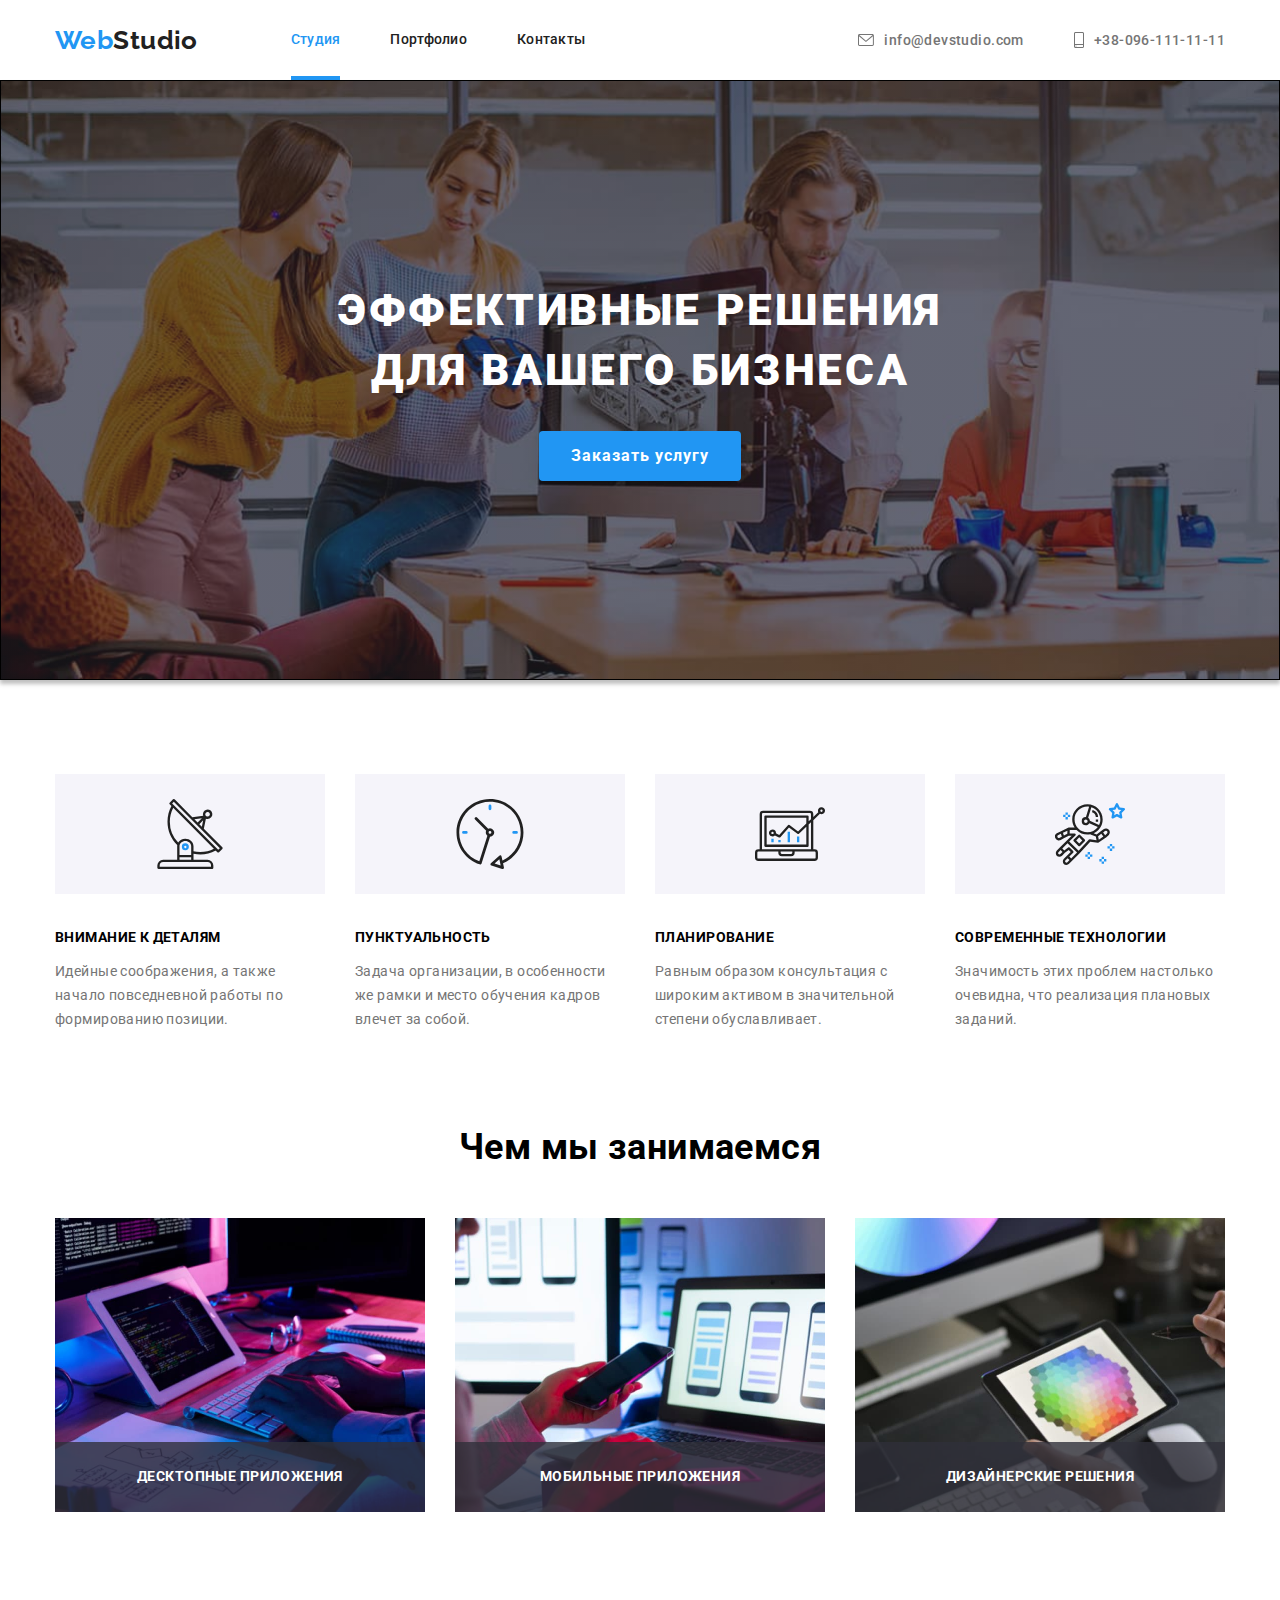
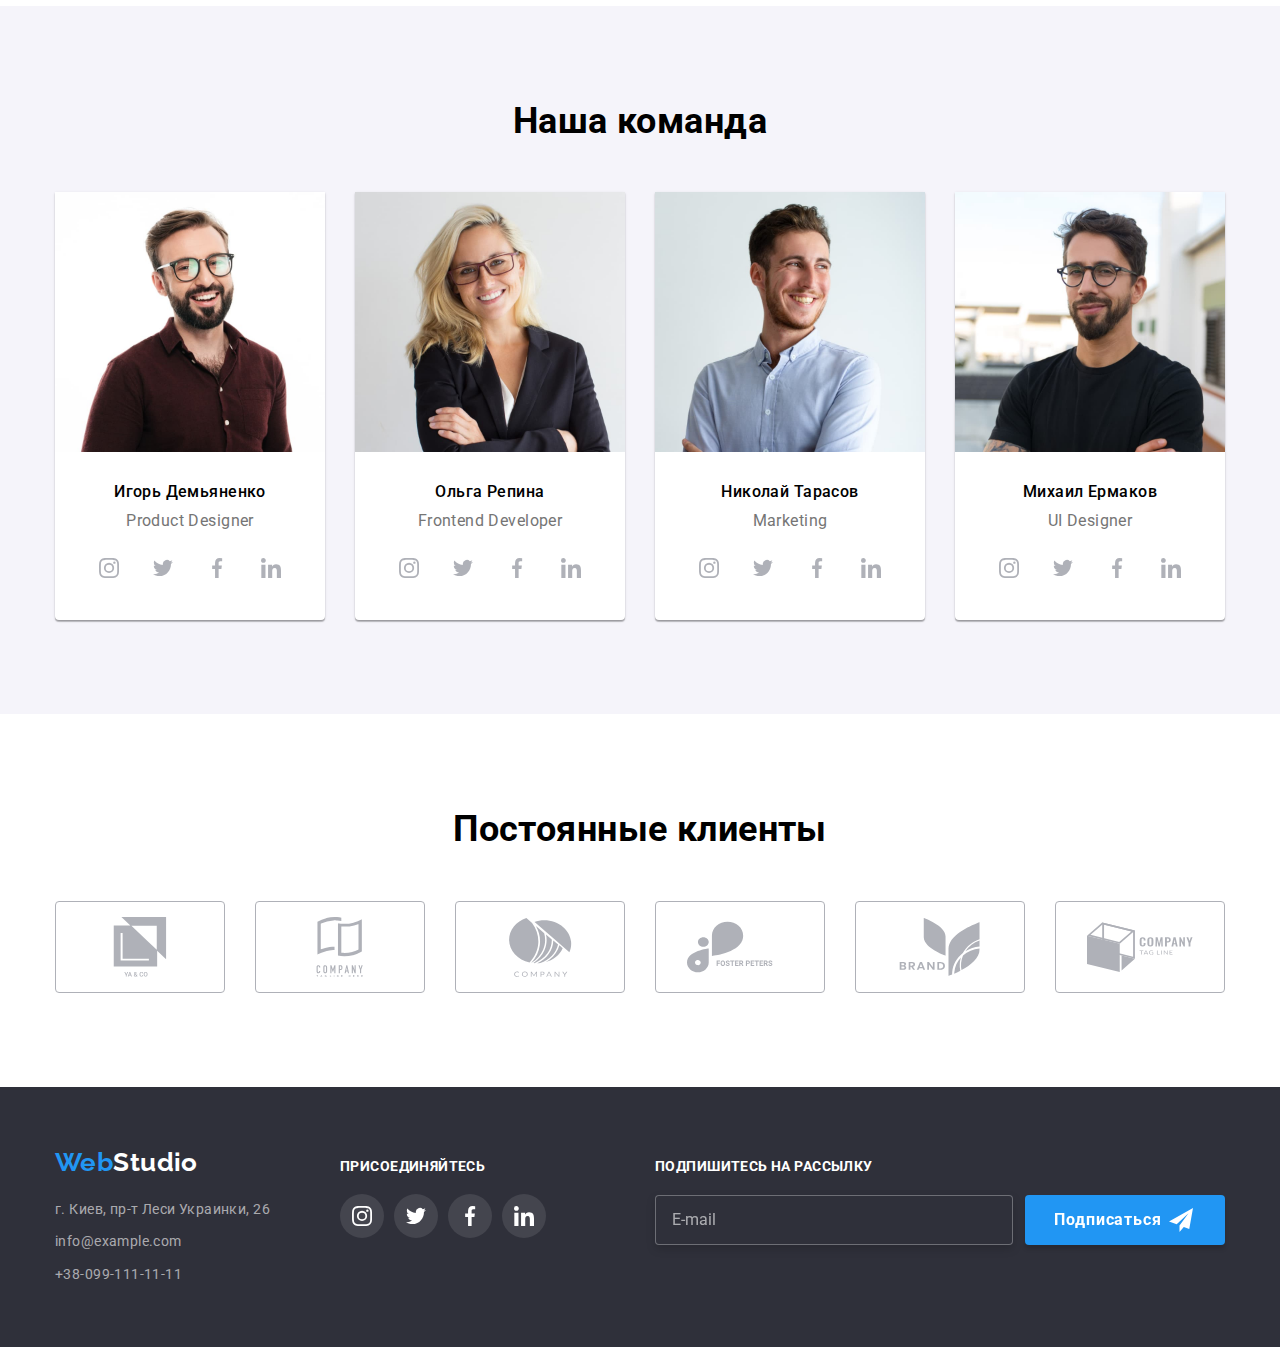
==== index.html @ 4e2493f3 "HW-07" ====
<!DOCTYPE html>
<html lang="ru">

<head>
    <meta charset="UTF-8">
    <meta http-equiv="X-UA-Compatible" content="IE=edge">
    <meta name="viewport" content="width=device-width, initial-scale=1.0">
    <title>WebStudio</title>
    <link rel="preconnect" href="https://fonts.googleapis.com">
    <link rel="preconnect" href="https://fonts.gstatic.com" crossorigin>
    <link
        href="https://fonts.googleapis.com/css2?family=Raleway:wght@700&family=Roboto:wght@400;500;700;900&display=swap"
        rel="stylesheet">
    <link rel="stylesheet"
        href="https://cdnjs.cloudflare.com/ajax/libs/modern-normalize/1.1.0/modern-normalize.min.css">
    <link rel="stylesheet" href="./css/main.min.css">
</head>

<body>
    <header class="header__studio">
        <div class="header__container">
            <a href="./index.html" lang="en" class="logo header__logo"><span class="header__logo--web">Web</span>Studio</a>
            <nav class="navigate">
                <ul class="navigate__list">
                    <li class="navigate__item">
                        <a href="./index.html" class="navigate__link navigate__link--active">Студия</a>
                    </li>
                    <li class="navigate__item">
                        <a href="./portfolio.html" class="navigate__link">Портфолио</a>
                    </li>
                    <li class="navigate__item">
                        <a href="#" class="navigate__link">Контакты</a>
                    </li>
                </ul>
            </nav>

            <div class="contacts">
                <a href="mailto:info@devstudio.com" class="contacts__item contacts__item--mail">
                    <svg class="contacts__item--icon" width="16" height="12">
                        <use href="./images/symbol-defs.svg#e-mail"></use>
                    </svg>
                    info@devstudio.com
                </a>
                <a href="tel:+380961111111" class="contacts__item contacts__item--tel">
                    <svg class="contacts__item--icon" width="10" height="16">
                        <use href="./images/symbol-defs.svg#telephone"></use>
                    </svg>
                    +38-096-111-11-11
                </a>
            </div>
        </div>
    </header>

    <main>
        <section class="order">
            <div class="container">
                <h1 class="order__head">Эффективные решения для вашего бизнеса</h1>
                <button type="button" class="order__btn" data-modal-open>Заказать услугу</button>
            </div>
        </section>

        <section class="strengths">
            <div class="container">
                <h2 class="visually-hidden">Наши сильные стороны</h2>
                <ul class="strengths__list">
                    <li class="strengths__item">
                    <div class="strengths__icon--container">
                        <svg class="strengths__icon">
                            <use href="./images/symbol-defs.svg#antenna"></use>
                        </svg>
                    </div>
                        <h3 class="strengths__header">Внимание к деталям</h3>
                        <p class="strengths__title">Идейные соображения, а также начало повседневной работы по формированию позиции.</p>
                    </li>
                    <li class="strengths__item">
                        <div class="strengths__icon--container">
                            <svg class="strengths__icon">
                                <use href="./images/symbol-defs.svg#clock"></use>
                            </svg>
                        </div>
                        <h3 class="strengths__header">Пунктуальность</h3>
                        <p class="strengths__title">Задача организации, в особенности же рамки и место обучения кадров влечет за собой.</p>
                    </li>
                    <li class="strengths__item">
                        <div class="strengths__icon--container">
                            <svg class="strengths__icon">
                                <use href="./images/symbol-defs.svg#diagram"></use>
                            </svg>
                        </div>
                        <h3 class="strengths__header">Планирование</h3>
                        <p class="strengths__title">Равным образом консультация с широким активом в значительной степени обуславливает.</p>
                    </li>
                    <li class="strengths__item">
                        <div class="strengths__icon--container">
                            <svg class="strengths__icon">
                                <use href="./images/symbol-defs.svg#astronaut"></use>
                            </svg>
                        </div>
                        <h3 class="strengths__header">Современные технологии</h3>
                        <p class="strengths__title">Значимость этих проблем настолько очевидна, что реализация плановых заданий.</p>
                    </li>
                </ul>
            </div>
        </section>

        <section class="occupation">
            <div class="container">
                <h2 class="occupation__header">Чем мы занимаемся</h2>
                <ul class="occupation__list">
                    <li class="occupation__item">
                        <img src="./images/what_we_do_1.jpg" alt="coding" class="doing-img" width="370"
                            height="294">   
                        <p class="occupation__descr">Десктопные приложения</p>
                    </li>
                    <li class="occupation__item">
                        <img src="./images/what_we_do_2.jpg" alt="cheking" class="doing-img" width="370"
                            height="294">
                        <p class="occupation__descr">Мобильные приложения</p>
                    </li>
                    <li class="occupation__item">
                        <img src="./images/what_we_do_3.jpg" alt="desining" class="doing-img" width="370"
                            height="294">    
                        <p class="occupation__descr">Дизайнерские решения</p>
                    </li>
                </ul>
            </div>
        </section>

        <section class="team">
            <div class="container">
                <h2 class="team__header">Наша команда</h2>
                <ul class="team__list">
                    <li class="team__item">
                        <img src="./images/i_demyanenko.jpg" alt="Ighor Demyanenko" class="team__img" width="270"
                            height="260">
                        <div class="team__meta">
                            <h3 class="team__meta--name">Игорь Демьяненко</h3>
                            <p class="team__meta--profession">Product Designer</p>
                            <ul class="networks__list">
                                <li class="networks__item">
                                    <a href="#" class="networks__link">
                                        <svg class="networks__icon networks__icon--instagram">
                                            <use href="./images/symbol-defs.svg#instagram"></use>
                                        </svg>
                                    </a>
                                </li>
                                <li class="networks__item">
                                    <a href="#" class="networks__link">
                                        <svg class="networks__icon networks__icon--twitter">
                                            <use href="./images/symbol-defs.svg#twitter"></use>
                                        </svg>
                                    </a>
                                </li>
                                <li class="networks__item">
                                    <a href="#" class="networks__link">
                                        <svg class="networks__icon networks__icon--facebook">
                                            <use href="./images/symbol-defs.svg#facebook"></use>
                                        </svg>
                                    </a>
                                </li>
                                <li class="networks__item">
                                    <a href="#" class="networks__link">
                                        <svg class="networks__icon networks__icon--linkedin">
                                            <use href="./images/symbol-defs.svg#linkedin"></use>
                                        </svg>
                                    </a>
                                </li>
                            </ul>
                        </div>
                    </li>
                    <li class="team__item">
                        <img src="./images/o_repina.jpg" alt="Olga Repina" class="team__img" width="270" height="260">
                        <div class="team__meta">
                            <h3 class="team__meta--name">Ольга Репина</h3>
                            <p class="team__meta--profession">Frontend Developer</p>
                            <ul class="networks__list">
                                <li class="networks__item">
                                    <a href="#" class="networks__link">
                                        <svg class="networks__icon networks__icon--instagram">
                                            <use href="./images/symbol-defs.svg#instagram"></use>
                                        </svg>
                                    </a>
                                </li>
                                <li class="networks__item">
                                    <a href="#" class="networks__link">
                                        <svg class="networks__icon networks__icon--twitter">
                                            <use href="./images/symbol-defs.svg#twitter"></use>
                                        </svg>
                                    </a>
                                </li>
                                <li class="networks__item">
                                    <a href="#" class="networks__link">
                                        <svg class="networks__icon networks__icon--facebook">
                                            <use href="./images/symbol-defs.svg#facebook"></use>
                                        </svg>
                                    </a>
                                </li>
                                <li class="networks__item">
                                    <a href="#" class="networks__link">
                                        <svg class="networks__icon networks__icon--linkedin">
                                            <use href="./images/symbol-defs.svg#linkedin"></use>
                                        </svg>
                                    </a>
                                </li>
                            </ul>
                        </div>
                    </li>
                    <li class="team__item">
                        <img src="./images/n_tarasov.jpg" alt="Nikolay Tarasov" class="team__img" width="270"
                            height="260">
                        <div class="team__meta">
                            <h3 class="team__meta--name">Николай Тарасов</h3>
                            <p class="team__meta--profession">Marketing</p>
                            <ul class="networks__list">
                                <li class="networks__item">
                                    <a href="#" class="networks__link">
                                        <svg class="networks__icon networks__icon--instagram">
                                            <use href="./images/symbol-defs.svg#instagram"></use>
                                        </svg>
                                    </a>
                                </li>
                                <li class="networks__item">
                                    <a href="#" class="networks__link">
                                        <svg class="networks__icon networks__icon--twitter">
                                            <use href="./images/symbol-defs.svg#twitter"></use>
                                        </svg>
                                    </a>
                                </li>
                                <li class="networks__item">
                                    <a href="#" class="networks__link">
                                        <svg class="networks__icon networks__icon--facebook">
                                            <use href="./images/symbol-defs.svg#facebook"></use>
                                        </svg>
                                    </a>
                                </li>
                                <li class="networks__item">
                                    <a href="#" class="networks__link">
                                        <svg class="networks__icon networks__icon--linkedin">
                                            <use href="./images/symbol-defs.svg#linkedin"></use>
                                        </svg>
                                    </a>
                                </li>
                            </ul>
                        </div>
                    </li>
                    <li class="team__item">
                        <img src="./images/m_ermakov.jpg" alt="Mikhail Ermakov" class="team__img" width="270"
                            height="260">
                        <div class="team__meta">
                            <h3 class="team__meta--name">Михаил Ермаков</h3>
                            <p class="team__meta--profession">UI Designer</p>
                            <ul class="networks__list">
                                <li class="networks__item">
                                    <a href="#" class="networks__link">
                                        <svg class="networks__icon networks__icon--instagram">
                                            <use href="./images/symbol-defs.svg#instagram"></use>
                                        </svg>
                                    </a>
                                </li>
                                <li class="networks__item">
                                    <a href="#" class="networks__link">
                                        <svg class="networks__icon networks__icon--twitter">
                                            <use href="./images/symbol-defs.svg#twitter"></use>
                                        </svg>
                                    </a>
                                </li>
                                <li class="networks__item">
                                    <a href="#" class="networks__link">
                                        <svg class="networks__icon networks__icon--facebook">
                                            <use href="./images/symbol-defs.svg#facebook"></use>
                                        </svg>
                                    </a>
                                </li>
                                <li class="networks__item">
                                    <a href="#" class="networks__link">
                                        <svg class="networks__icon networks__icon--linkedin">
                                            <use href="./images/symbol-defs.svg#linkedin"></use>
                                        </svg>
                                    </a>
                                </li>
                            </ul>
                        </div>
                    </li>
                </ul>
            </div>
        </section>

        <section class="clients">
            <div class="container">
                <h2 class="clients__header">Постоянные клиенты</h2>
                <ul class="clients__list">
                    <li class="clients__item">
                        <a class="clients__link">
                            <svg class="clients__icon">
                                <use href="./images/symbol-defs.svg#ya-co"></use>
                            </svg>
                        </a>
                    </li>
                    <li class="clients__item">
                        <a class="clients__link">
                            <svg class="clients__icon">
                                <use href="./images/symbol-defs.svg#tagline-here"></use>
                            </svg>
                        </a>
                    </li>
                    <li class="clients__item">
                        <a class="clients__link">
                            <svg class="clients__icon">
                                <use href="./images/symbol-defs.svg#company"></use>
                            </svg>
                        </a>
                    </li>
                    <li class="clients__item">
                        <a class="clients__link">
                            <svg class="clients__icon">
                                <use href="./images/symbol-defs.svg#foster-peters"></use>
                            </svg>
                        </a>
                    </li>
                    <li class="clients__item">
                        <a class="clients__link">
                            <svg class="clients__icon">
                                <use href="./images/symbol-defs.svg#brand"></use>
                            </svg>
                        </a>
                    </li>
                    <li class="clients__item">
                        <a class="clients__link">
                            <svg class="clients__icon">
                                <use href="./images/symbol-defs.svg#tag-line"></use>
                            </svg>
                        </a>
                    </li>
                </ul>
            </div>
        </section>

        <div class="backdrop is-hidden" data-modal>
            <div class="modal">
                <button type="button" class="modal__btn--close" data-modal-close>
                    <svg class="modal__icon--close">
                        <use href="./images/symbol-defs.svg#close"></use>
                    </svg>
                </button>
                <p class="modal__header">Оставьте свои данные, мы вам перезвоним</p>
                
                <form action="form">
                    <div class="form__field">
                        <label for="name" class="form__lable form__label--name">Имя</label>
                        <input type="text" class="form__input" name="name" id="name" autocomplete="off" required> 
                        
                        <svg class="form__icon">
                            <use href="./images/symbol-defs.svg#name-form"></use>
                        </svg>
                    </div>

                    <div class="form__field">
                        <label for="tel" class="form__lable form__lable--tel">Телефон</label>
                        <input type="tel" class="form__input" name="tel" id="tel" autocomplete="off" required> 
                        
                        <svg class="form__icon">
                            <use href="./images/symbol-defs.svg#phone-form"></use>
                        </svg>
                    </div>

                    <div class="form__field">
                        <label for="mail" class="form__lable form__lable--mail">Почта</label>
                        <input type="email" class="form__input" name="mail" id="mail" autocomplete="off" required>
                        
                        <svg class="form__icon">
                            <use href="./images/symbol-defs.svg#email-form"></use>
                        </svg> 
                    </div>

                    <div class="form__field">
                        <label for="comment" class="form__lable form__lable--comment">Комментарий
                        <textarea type="text" class="form__input form__textarea" name="comment" id="comment" placeholder="Введите текст" autocomplete="off"></textarea>
                    </div>
                    <div class="form__field form__field--checkbox">
                        <lable class="form__lable form__lable--checkbox"></lable>
                            <input type="checkbox" name="check" class="form__checkbox" required>
                            <span class="form__icon--check"></span>
                            Соглашаюсь с рассылкой и принимаю 
                            <a href="#" class="form__link">Условия договора</a>
                        </lable>
                    </div>
                    <button type="submit" class="form__btn--submit">Отправить</button>
                </form>
            </div>
        </div>

        <script src="./js/modal.js"></script>
    </main>

    <footer class="footer">
        <div class="footer__container">
            <div class="footer__contacts">
                <a href="./index.html" lang="en" class="logo footer__contacts--logo"><span class="footer__logo--web">Web</span>Studio</a>
                <address class="adderess">
                    <ul class="address__list">
                        <li class="address__item">
                            <a href="https://goo.gl/maps/tUuJPF3MNpaoBUgaA" target="_blank"
                                rel="nofollow noopener noreferrer" class="address__link address__link--locate">г. Киев, пр-т Леси Украинки,
                                26</a>
                        </li>
                        <li class="address__item">
                            <a href="mailto:info@example.com" class="address__link address__link--mail">info@example.com</a>
                        </li>
                        <li class="address__item">
                            <a href="tel:+380991111111" class="address__link address__link--tel">+38-099-111-11-11</a>
                        </li>
                    </ul>
                </address>
            </div>

            <div class="socials">
                <p class="socials__header">Присоединяйтесь</p>
                <ul class="socials__list ">
                    <li class="socials__item">
                        <a href="#" class="socials__link">
                            <svg class="socials__icon socials__icon--instagram">
                                <use href="./images/symbol-defs.svg#instagram"></use>
                            </svg>
                        </a>
                    </li>
                    <li class="socials__item">
                        <a href="#" class="socials__link">
                            <svg class="socials__icon socials__icon--twitter">
                                <use href="./images/symbol-defs.svg#twitter"></use>
                            </svg>
                        </a>
                    </li>
                    <li class="socials__item">
                        <a href="#" class="socials__link">
                            <svg class="socials__icon socials__icon--facebook">
                                <use href="./images/symbol-defs.svg#facebook"></use>
                            </svg>
                        </a>
                    </li>
                    <li class="socials__item">
                        <a href="#" class="socials__link">
                            <svg class="socials__icon socials__icon--linkedin">
                                <use href="./images/symbol-defs.svg#linkedin"></use>
                            </svg>
                        </a>
                    </li>
                </ul>
            </div>

            <div class="subscribe">
                <p class="subscribe__header">Подпишитесь на рассылку</p>
                <form action="form" class="subscribe__form">
                    <input type="mail" class="subscribe__input" placeholder="E-mail" required>
                    <button type="submit" class="subscribe__btn">Подписаться
                        <svg class="subscribe__icon">
                            <use href="./images/symbol-defs.svg#telegram"></use>
                        </svg>
                    </button>
                </form>
                
            </div>
        </div>
    </footer>

</body>

</html>
---- css/main.min.css ----
html{box-sizing:border-box}*,*::before,*::after{box-sizing:inherit}body{background-color:#fff;color:var(--main-text-color);font-family:"Roboto",sans-serif;font-size:14px;letter-spacing:.03em}h1,h2,h3,h4,h5,h6,p{margin:0}h2{font-weight:700;font-size:36px;line-height:1.17}section{padding-top:94px;padding-bottom:94px}img{display:block;max-width:100%;height:auto}address{font-style:normal}.example__list,.page-navigate__list,.socials__list,.address__list,.clients__list,.networks__list,.team__list,.occupation__list,.strengths__list,.navigate__list{padding:0;margin:0;list-style:none}.example__link,.socials__link,.address__link,.clients__link,.networks__link,.logo,.contacts__item--tel,.contacts__item--mail,.navigate__link--active,.navigate__link{text-decoration:none;cursor:pointer}.footer__container,.container,.header__container{width:1200px;padding-left:15px;padding-right:15px;margin-right:auto;margin-left:auto}.visually-hidden{position:absolute;width:1px;height:1px;margin:-1px;border:0px;padding:0px;white-space:nowrap;clip-path:insert(100%);clip:rect(0 0 0 0);overflow:hidden}.header__container{display:flex;align-items:center}.navigate__list{display:flex}.navigate__link{display:block;padding-top:32px;padding-bottom:32px;color:#212121;font-weight:500;line-height:1.14;letter-spacing:.02em;transition:color 250ms cubic-bezier(0.4, 0, 0.2, 1)}.navigate__link:hover,.navigate__link:focus{color:#2196f3}.navigate__item{position:relative}.navigate__item+.navigate__item{margin-left:50px}.navigate__link--active{position:relative;color:#2196f3}.navigate__link--active::after{content:"";position:absolute;bottom:0;left:0;display:block;width:100%;height:4px;background-color:#2196f3}.contacts{display:flex;margin-left:auto}.contacts__item{padding-top:32px;padding-bottom:32px}.contacts__item+.contacts__item{margin-left:50px}.contacts__item--tel,.contacts__item--mail{display:flex;align-items:center;color:#757575;font-weight:500;transition:color 250ms cubic-bezier(0.4, 0, 0.2, 1)}.contacts__item--mail:hover,.contacts__item--mail:focus{color:#2196f3}.contacts__item--tel:hover,.contacts__item--tel:focus{color:#2196f3}.contacts__item--icon{fill:currentColor;margin-right:10px}.contacts__item--icon:hover,.contacts__item--icon:focus{fill:#2196f3}.logo{display:inline-block;color:#212121;font-family:"Raleway",sans-serif;font-weight:700;font-size:26px;line-height:1.19}.header__logo{margin-right:93px}.header__logo--web{color:#2196f3}.order{padding-top:200px;padding-bottom:200px;height:600px;max-width:1600px;margin-left:auto;margin-right:auto;background-image:linear-gradient(rgba(47, 48, 58, 0.4), rgba(47, 48, 58, 0.4)),url(../images/bg-img-order.jpg);background-repeat:no-repeat;background-size:cover;background-position:center;border:1px solid #000;box-shadow:0px 4px 4px rgba(0,0,0,.25);text-align:center}.order__head{width:696px;margin-right:auto;margin-left:auto;color:#fff;font-weight:900;font-size:44px;line-height:1.36;letter-spacing:.06em;text-transform:uppercase}.order__btn{align-items:center;text-align:center;margin-top:30px;padding-top:10px;padding-bottom:10px;padding-left:32px;padding-right:32px;color:#fff;background-color:#2196f3;font-family:inherit;font-weight:700;font-size:16px;line-height:1.88;letter-spacing:.06em;cursor:pointer;box-shadow:0px 4px 4px rgba(0,0,0,.15);border-radius:4px;border:none;transition:background-color 250ms cubic-bezier(0.4, 0, 0.2, 1)}.order__btn:hover,.order__btn:focus{background-color:#1b65a2}.strengths__list{display:flex}.strengths__item{width:calc((100% - 90px)/4);margin-right:30px}.strengths__item:nth-child(4n){margin-right:0}.strengths__header{margin-bottom:10px;font-weight:700;font-size:14px;line-height:1.88;text-transform:uppercase;margin-top:30px}.strengths__title{color:#757575;line-height:1.71}.strengths__icon--container{display:flex;justify-content:center;align-items:center;width:270px;height:120px;background-color:#f5f4fa}.strengths__icon{width:70px;height:70px;fill:currentColor}.occupation{padding-top:0}.occupation__header{margin-bottom:50px;text-align:center}.occupation__list{display:flex;flex-wrap:wrap}.occupation__item{position:relative;width:calc((100% - 60px)/3);margin-right:30px}.occupation__item:nth-child(3n){margin-right:0}.occupation__descr{position:absolute;bottom:0;display:flex;justify-content:center;align-items:center;background-color:rgba(47,48,58,.8);color:#fff;width:100%;height:70px;font-weight:700;line-height:1.14;text-transform:uppercase}.team{background-color:#f5f4fa}.team__header{margin-bottom:50px;text-align:center}.team__list{display:flex}.team__item{width:270px;margin-right:30px;background-color:#fff;box-shadow:0px 1px 3px rgba(0,0,0,.12),0px 1px 1px rgba(0,0,0,.14),0px 2px 1px rgba(0,0,0,.2);border-radius:0px 0px 4px 4px}.team__item:nth-child(4n){margin-right:0}.team__meta{padding-top:30px;padding-bottom:30px}.team__meta--name{font-weight:500;font-size:16px;line-height:1.19;text-align:center}.team__meta--profession{margin-top:10px;color:#757575;font-size:16px;line-height:1.19;text-align:center}.networks__list{display:flex;margin-top:16px;justify-content:center}.networks__item+.networks__item{margin-left:10px}.networks__link{display:flex;width:44px;height:44px;color:#afb1b8;background-color:#fff;border-radius:50%;align-items:center;justify-content:center;transition:color 250ms cubic-bezier(0.4, 0, 0.2, 1),background-color 250ms cubic-bezier(0.4, 0, 0.2, 1)}.networks__link:hover,.networks__link:focus{color:#fff;background-color:#2196f3}.networks__icon{width:20px;height:20px;fill:currentColor}.clients__header{margin-bottom:50px;text-align:center}.clients__list{display:flex}.clients__link{display:flex;justify-content:center;align-items:center;width:170px;height:92px;border:1px solid #afb1b8;border-radius:4px;color:#afb1b8;transition:color 250ms cubic-bezier(0.4, 0, 0.2, 1),border-color 250ms cubic-bezier(0.4, 0, 0.2, 1)}.clients__link:hover,.clients__link:focus{color:#2196f3;border-color:#2196f3}.clients__item+.clients__item{margin-left:30px}.clients__icon{width:106px;height:60px;fill:currentColor}.backdrop{position:fixed;top:0;left:0;width:100%;height:100%;background-color:rgba(0,0,0,.2);opacity:1;transition:opacity 250ms cubic-bezier(0.4, 0, 0.2, 1)}.backdrop.is-hidden{opacity:0;pointer-events:none}.modal{position:absolute;top:50%;left:50%;transform:translate(-50%, -50%);padding:40px;width:528px;height:581px;background-color:#fff;border-radius:4px;box-shadow:0px 1px 3px rgba(0,0,0,.12),0px 1px 1px rgba(0,0,0,.14),0px 2px 1px rgba(0,0,0,.2)}.modal__btn--close{position:absolute;top:8px;right:8px;width:30px;height:30px;padding:0;display:flex;justify-content:center;align-items:center;background:#fff;border:1px solid rgba(0,0,0,.1);border-radius:50%;cursor:pointer}.modal__icon--close{width:18px;height:18px;fill:#000;transition:fill 250ms cubic-bezier(0.4, 0, 0.2, 1)}.modal__icon--close:hover,.modal__icon--close:focus{fill:#2196f3}.modal__header{margin-left:auto;margin-right:auto;margin-bottom:12px;font-weight:700;font-size:20px;line-height:1.15;text-align:center;letter-spacing:.03em}.form__field{position:relative;display:flex;flex-direction:column;margin-top:10px}.form__field:last-child,.form__field:first-child{margin-top:0}.form__field:focus-within .form__input{outline:none;border:1px solid #2196f3;border-radius:4px}.form__field:focus-within .form__icon{fill:#2196f3}.form__lable{display:block;font-size:12px;line-height:1.17;letter-spacing:.01em;color:#757575}.form__input{margin:0;padding-top:12px;padding-bottom:12px;padding-left:42px;margin-top:4px;height:40px;border:1px solid rgba(33,33,33,.2);border-radius:4px;transition:border 250ms cubic-bezier(0.4, 0, 0.2, 1)}.form__icon{position:absolute;top:50%;left:12px;width:18px;height:18px;display:block;transition:fill 250ms cubic-bezier(0.4, 0, 0.2, 1)}.form__textarea{resize:none;width:448px;height:120px;margin-top:4px;padding:12px 16px;border:1px solid rgba(33,33,33,.2);border-radius:4px;transition:border 250ms cubic-bezier(0.4, 0, 0.2, 1)}.form__textarea::placeholder{font-size:12px;line-height:1.16;letter-spacing:.01em;color:rgba(117,117,117,.5)}.form__field--checkbox{display:inline-block;margin-left:13px;align-items:center;margin-top:4px;font-style:normal;font-weight:normal;font-size:12px;line-height:1.17;letter-spacing:.03em;color:#757575}.form__field--checkbox::before{content:"";display:inline-block;width:16px;height:15px;margin-right:9px;background-image:url(../images/icon_check.svg)}.form__checkbox:checked+.form__field--checkbox::before{background-image:url(../images/icon_check.svg)}.form__link{color:#2196f3;margin-left:5px}.form__btn--submit{display:flex;justify-content:center;align-items:center;text-align:center;margin-top:30px;margin-left:auto;margin-right:auto;padding-top:10px;padding-bottom:10px;padding-left:55px;padding-right:55px;color:#fff;background-color:#2196f3;font-family:inherit;font-weight:700;font-size:16px;line-height:1.88;letter-spacing:.06em;cursor:pointer;box-shadow:0px 4px 4px rgba(0,0,0,.15);border-radius:4px;border:none;transition:background-color 250ms cubic-bezier(0.4, 0, 0.2, 1)}.form__btn--submit:hover,.form__btn--submit:focus{background-color:#1b65a2}footer{background-color:#2f303a;padding-top:60px;padding-bottom:60px}.footer__container{display:flex;align-items:baseline}.footer__contacts{margin-right:70px}.footer__contacts--logo{color:#fff;margin-top:0;margin-bottom:20px}.footer__logo--web{color:#2196f3}.address__link--locate{color:#fff;line-height:1.71}.address__link--locate:hover,.address__link--locate:focus{color:#2196f3}.address__link{color:rgba(255,255,255,.6);line-height:1.71;transition:color 250ms cubic-bezier(0.4, 0, 0.2, 1)}.address__link:hover,.address__link:focus{color:#2196f3}.address__item+.address__item{margin-top:9px}.socials__header{font-weight:700;line-height:16px;text-transform:uppercase;color:#fff}.socials__list{display:flex;margin-top:20px}.socials__item+.socials__item{margin-left:10px}.socials__link{display:flex;width:44px;height:44px;color:#fff;background-color:rgba(255,255,255,.1);border-radius:50%;align-items:center;justify-content:center;transition:background-color 250ms cubic-bezier(0.4, 0, 0.2, 1)}.socials__link:hover,.socials__link:focus{background-color:#2196f3}.socials__icon{width:20px;height:20px;fill:currentColor}.subscribe{margin-left:auto}.subscribe__header{margin-bottom:20px;color:#fff;font-weight:700;line-height:1.14;text-transform:uppercase}.subscribe__form{display:flex}.subscribe__input{width:358px;height:50px;padding-top:15px;padding-bottom:15px;padding-left:16px;color:rgba(255,255,255,.3);background-color:#2f303a;border:1px solid rgba(255,255,255,.3);filter:drop-shadow(0px 4px 4px rgba(0, 0, 0, 0.15));border-radius:4px}.subscribe__input::placeholder{font-size:16px;line-height:1.25;color:rgba(255,255,255,.6)}.subscribe__btn{position:relative;display:inline-block;margin-left:12px;padding:10px 62px 10px 28px;width:200px;height:50px;color:#fff;background-color:#2196f3;font-family:inherit;font-weight:700;font-size:16px;line-height:1.88;letter-spacing:.06em;cursor:pointer;box-shadow:0px 4px 4px rgba(0,0,0,.15);border-radius:4px;border:none;transition:background-color 250ms cubic-bezier(0.4, 0, 0.2, 1)}.subscribe__btn:hover,.subscribe__btn:focus{background-color:#1b65a2}.subscribe__icon{position:absolute;top:13px;right:32px;margin-left:10px;width:24px;height:24px}.header__portfolio{display:flex;align-items:baseline;border-bottom:1px solid #ececec}.navigate__list{display:flex}.navigate__link{display:block;padding-top:32px;padding-bottom:32px;color:#212121;font-weight:500;line-height:1.14;letter-spacing:.02em;transition:color 250ms cubic-bezier(0.4, 0, 0.2, 1)}.navigate__link:hover,.navigate__link:focus{color:#2196f3}.navigate__item{position:relative}.navigate__item+.navigate__item{margin-left:50px}.navigate__link--active{position:relative;color:#2196f3}.navigate__link--active::after{content:"";position:absolute;bottom:0;left:0;display:block;width:100%;height:4px;background-color:#2196f3}.contacts{display:flex;margin-left:auto}.contacts__item{padding-top:32px;padding-bottom:32px}.contacts__item+.contacts__item{margin-left:50px}.contacts__item--mail,.contacts__item--tel{display:flex;align-items:center;color:#757575;font-weight:500;transition:color 250ms cubic-bezier(0.4, 0, 0.2, 1)}.contacts__item--mail:hover,.contacts__item--mail:focus{color:#2196f3}.contacts__item--tel:hover,.contacts__item--tel:focus{color:#2196f3}.contacts__item--icon{fill:currentColor;margin-right:10px}.contacts__item--icon:hover,.contacts__item--icon:focus{fill:#2196f3}.page-navigate__list{display:flex;justify-content:center;margin-bottom:50px}.page-navigate__item+.page-navigate__item{margin-left:8px}.page-navigate__btn{padding-left:22px;padding-right:22px;padding-top:6px;padding-bottom:6px;color:#212121;background:#f5f4fa;cursor:pointer;font-family:inherit;font-weight:500;font-size:16px;line-height:1.62;letter-spacing:.03em;text-align:center;border-radius:4px;border-style:none;transition:background-color 250ms cubic-bezier(0.4, 0, 0.2, 1),color 250ms cubic-bezier(0.4, 0, 0.2, 1),box-shadow 250ms var cubic-bezier(0.4, 0, 0.2, 1)}.page-navigate__btn:hover,.page-navigate__btn:focus{color:#fff;background-color:#2196f3;box-shadow:0px 3px 1px rgba(0,0,0,.1),0px 1px 2px rgba(0,0,0,.08),0px 2px 2px rgba(0,0,0,.12)}.example__list{display:flex;flex-wrap:wrap}.example__item{width:370px;margin-bottom:30px;margin-right:30px}.example__item:nth-child(3n){margin-right:0}.example__item:nth-last-child(-n+3){margin-bottom:0}.example__thumb{position:relative;overflow:hidden}.example__link{display:block;color:#212121;transition:box-shadow 250ms cubic-bezier(0.4, 0, 0.2, 1)}.example__link:hover,.example__link:focus{box-shadow:0px 1px 1px rgba(0,0,0,.12),0px 4px 4px rgba(0,0,0,.06),1px 4px 6px rgba(0,0,0,.16)}.example__link:hover .example__descr--hover,.example__link:focus .example__descr--hover{opacity:1;transform:translateY(0)}.example__descr--hover{position:absolute;bottom:0px;left:0;width:100%;height:100%;display:block;font-size:18px;line-height:1.56em;padding:63px 24px;color:#fff;background:rgba(33,150,243,.9);opacity:0;transform:translateY(100%);transition:opacity 250ms cubic-bezier(0.4, 0, 0.2, 1),transform 250ms cubic-bezier(0.4, 0, 0.2, 1)}.example__meta{padding:20px 24px;border:1px solid #eee;border-top:none}.example__header{font-weight:700;font-size:18px;line-height:2;letter-spacing:.06em}.example__title{margin-top:4px;color:#757575;font-size:16px;line-height:1.88}/*# sourceMappingURL=main.min.css.map */
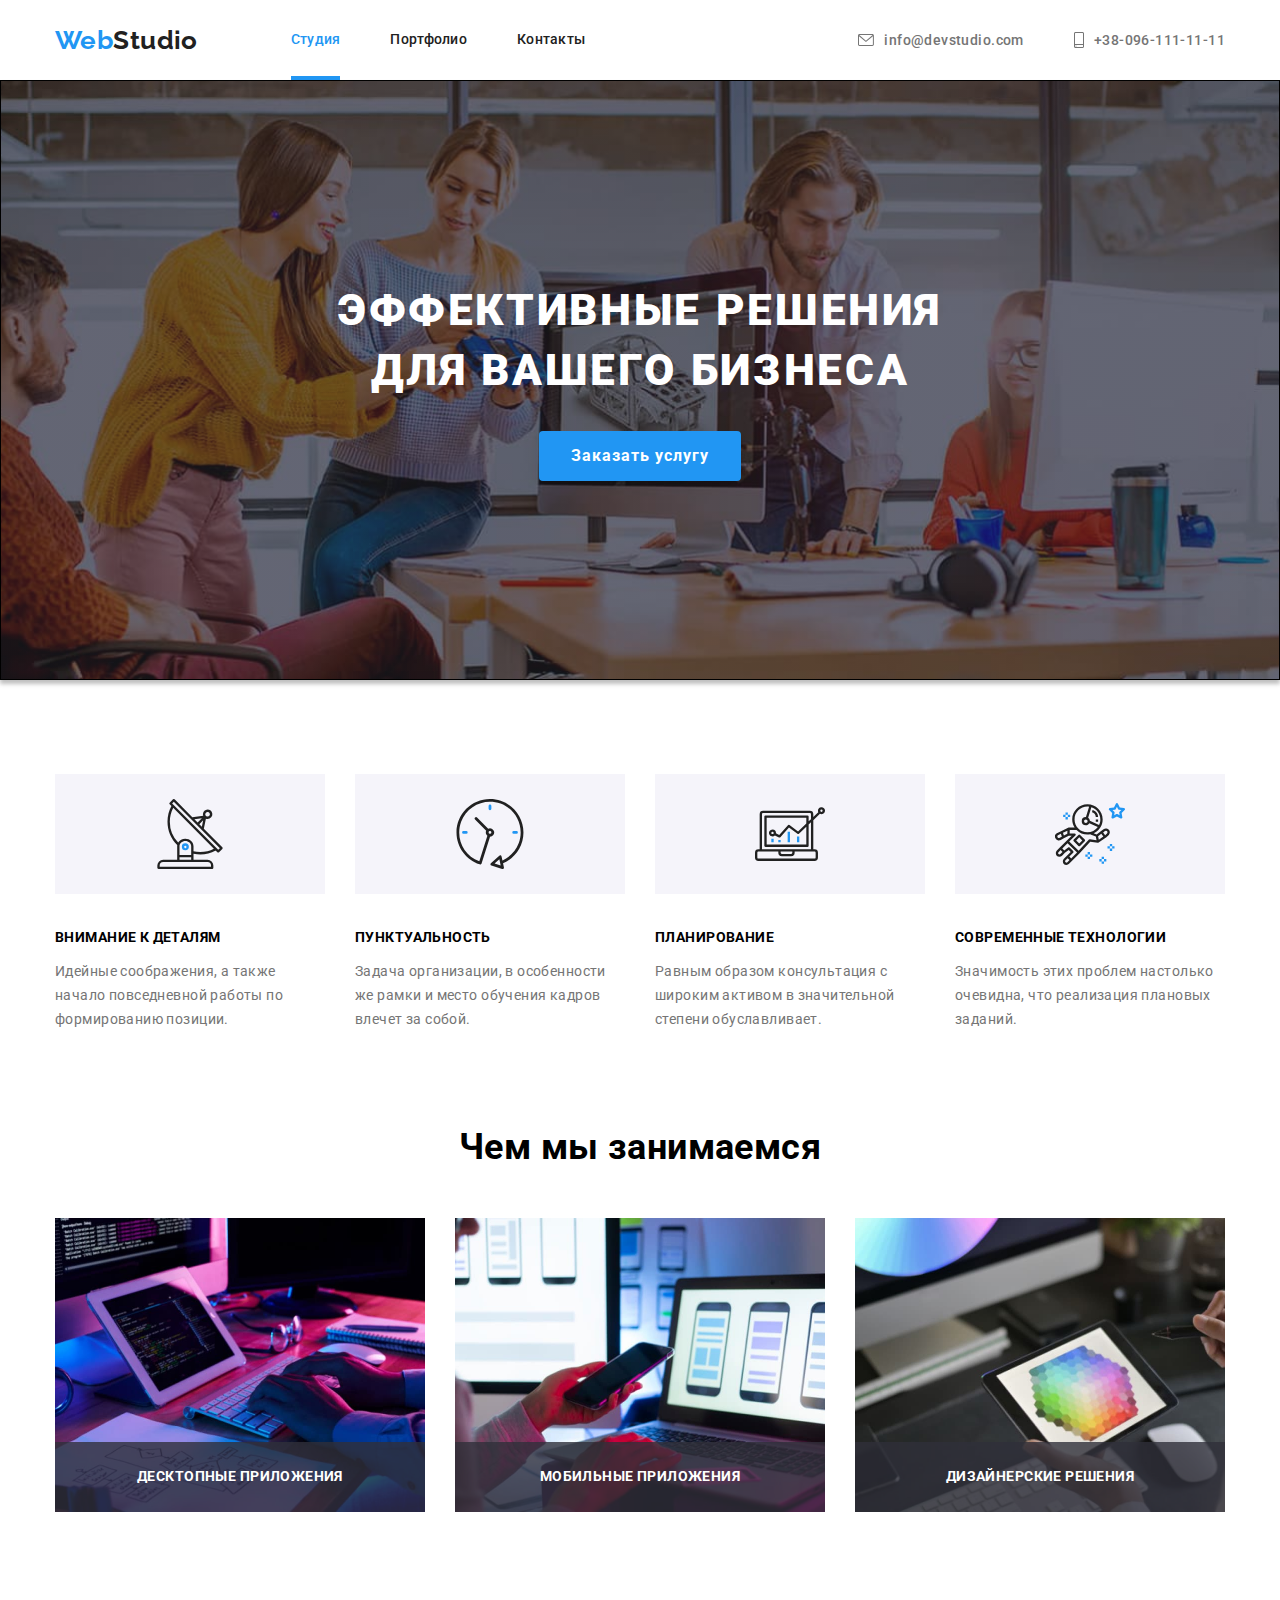
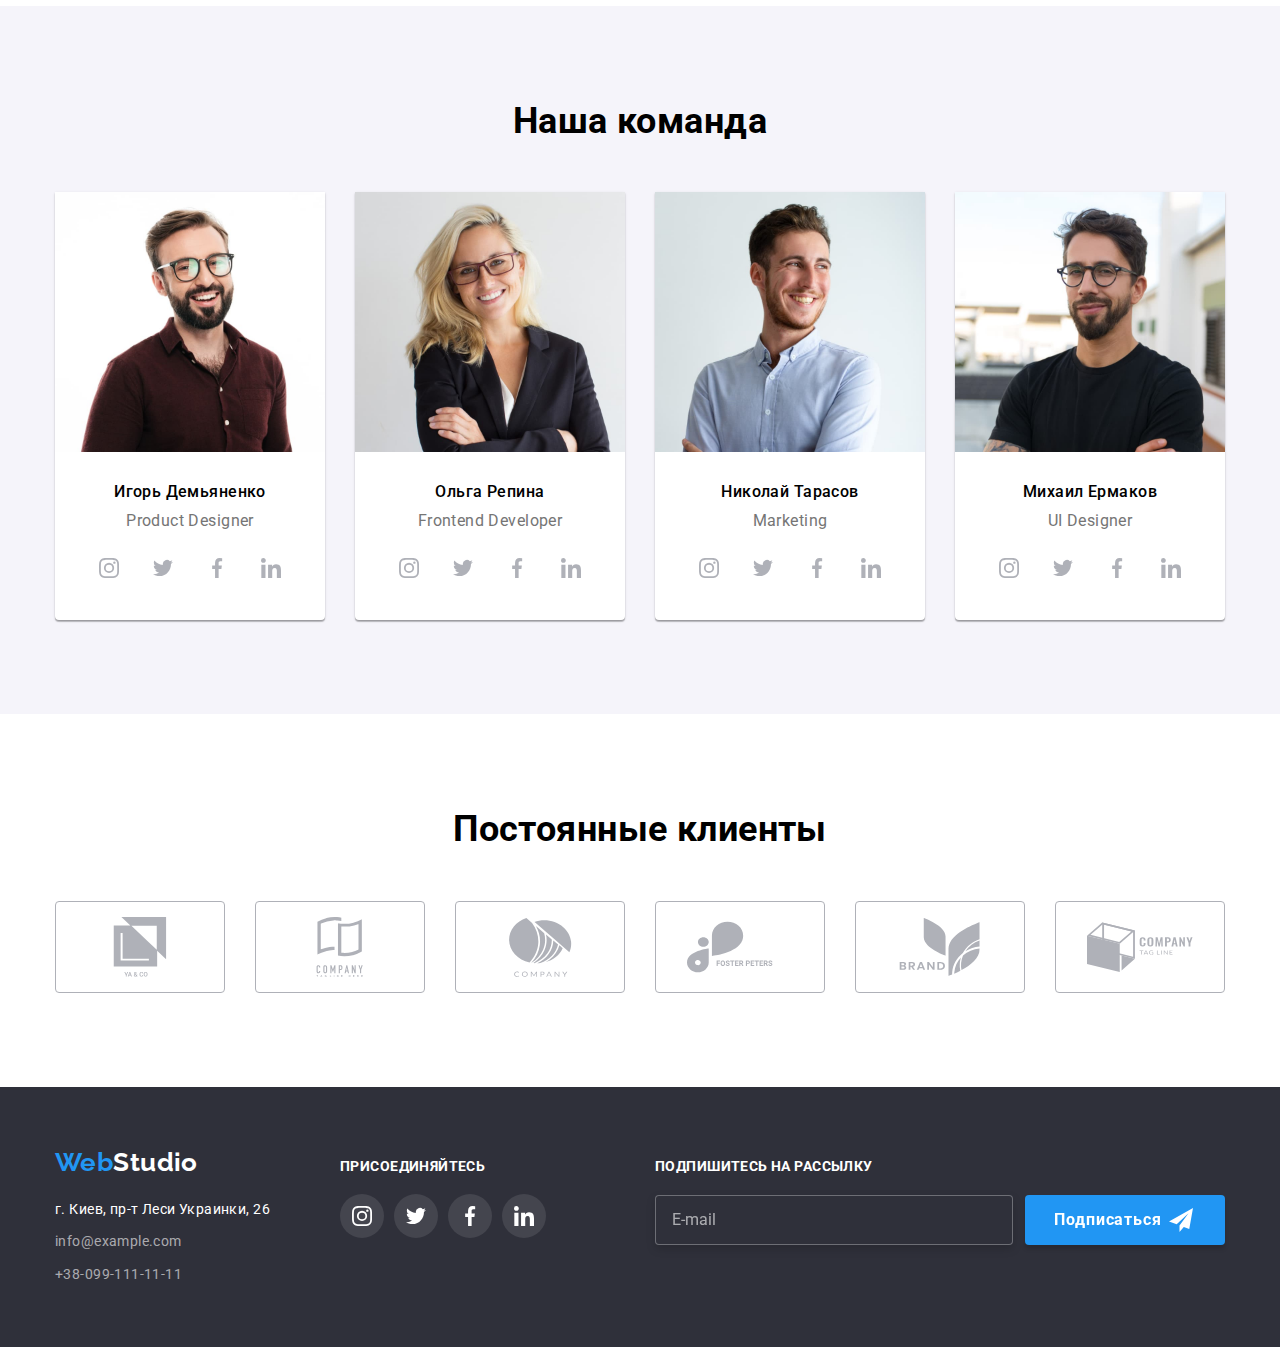
==== commit 8a662e84: "Удалил ненужные css" ====
--- a/index.html
+++ b/index.html
@@ -400,14 +400,14 @@
                     <ul class="address__list">
                         <li class="address__item">
                             <a href="https://goo.gl/maps/tUuJPF3MNpaoBUgaA" target="_blank"
-                                rel="nofollow noopener noreferrer" class="address__link address__link--locate">г. Киев, пр-т Леси Украинки,
+                                rel="nofollow noopener noreferrer" class="address__link--locate">г. Киев, пр-т Леси Украинки,
                                 26</a>
                         </li>
                         <li class="address__item">
-                            <a href="mailto:info@example.com" class="address__link address__link--mail">info@example.com</a>
+                            <a href="mailto:info@example.com" class="address__link--mail">info@example.com</a>
                         </li>
                         <li class="address__item">
-                            <a href="tel:+380991111111" class="address__link address__link--tel">+38-099-111-11-11</a>
+                            <a href="tel:+380991111111" class="address__link--tel">+38-099-111-11-11</a>
                         </li>
                     </ul>
                 </address>
--- a/css/main.min.css
+++ b/css/main.min.css
@@ -1 +1 @@
-html{box-sizing:border-box}*,*::before,*::after{box-sizing:inherit}body{background-color:#fff;color:var(--main-text-color);font-family:"Roboto",sans-serif;font-size:14px;letter-spacing:.03em}h1,h2,h3,h4,h5,h6,p{margin:0}h2{font-weight:700;font-size:36px;line-height:1.17}section{padding-top:94px;padding-bottom:94px}img{display:block;max-width:100%;height:auto}address{font-style:normal}.example__list,.page-navigate__list,.socials__list,.address__list,.clients__list,.networks__list,.team__list,.occupation__list,.strengths__list,.navigate__list{padding:0;margin:0;list-style:none}.example__link,.socials__link,.address__link,.clients__link,.networks__link,.logo,.contacts__item--tel,.contacts__item--mail,.navigate__link--active,.navigate__link{text-decoration:none;cursor:pointer}.footer__container,.container,.header__container{width:1200px;padding-left:15px;padding-right:15px;margin-right:auto;margin-left:auto}.visually-hidden{position:absolute;width:1px;height:1px;margin:-1px;border:0px;padding:0px;white-space:nowrap;clip-path:insert(100%);clip:rect(0 0 0 0);overflow:hidden}.header__container{display:flex;align-items:center}.navigate__list{display:flex}.navigate__link{display:block;padding-top:32px;padding-bottom:32px;color:#212121;font-weight:500;line-height:1.14;letter-spacing:.02em;transition:color 250ms cubic-bezier(0.4, 0, 0.2, 1)}.navigate__link:hover,.navigate__link:focus{color:#2196f3}.navigate__item{position:relative}.navigate__item+.navigate__item{margin-left:50px}.navigate__link--active{position:relative;color:#2196f3}.navigate__link--active::after{content:"";position:absolute;bottom:0;left:0;display:block;width:100%;height:4px;background-color:#2196f3}.contacts{display:flex;margin-left:auto}.contacts__item{padding-top:32px;padding-bottom:32px}.contacts__item+.contacts__item{margin-left:50px}.contacts__item--tel,.contacts__item--mail{display:flex;align-items:center;color:#757575;font-weight:500;transition:color 250ms cubic-bezier(0.4, 0, 0.2, 1)}.contacts__item--mail:hover,.contacts__item--mail:focus{color:#2196f3}.contacts__item--tel:hover,.contacts__item--tel:focus{color:#2196f3}.contacts__item--icon{fill:currentColor;margin-right:10px}.contacts__item--icon:hover,.contacts__item--icon:focus{fill:#2196f3}.logo{display:inline-block;color:#212121;font-family:"Raleway",sans-serif;font-weight:700;font-size:26px;line-height:1.19}.header__logo{margin-right:93px}.header__logo--web{color:#2196f3}.order{padding-top:200px;padding-bottom:200px;height:600px;max-width:1600px;margin-left:auto;margin-right:auto;background-image:linear-gradient(rgba(47, 48, 58, 0.4), rgba(47, 48, 58, 0.4)),url(../images/bg-img-order.jpg);background-repeat:no-repeat;background-size:cover;background-position:center;border:1px solid #000;box-shadow:0px 4px 4px rgba(0,0,0,.25);text-align:center}.order__head{width:696px;margin-right:auto;margin-left:auto;color:#fff;font-weight:900;font-size:44px;line-height:1.36;letter-spacing:.06em;text-transform:uppercase}.order__btn{align-items:center;text-align:center;margin-top:30px;padding-top:10px;padding-bottom:10px;padding-left:32px;padding-right:32px;color:#fff;background-color:#2196f3;font-family:inherit;font-weight:700;font-size:16px;line-height:1.88;letter-spacing:.06em;cursor:pointer;box-shadow:0px 4px 4px rgba(0,0,0,.15);border-radius:4px;border:none;transition:background-color 250ms cubic-bezier(0.4, 0, 0.2, 1)}.order__btn:hover,.order__btn:focus{background-color:#1b65a2}.strengths__list{display:flex}.strengths__item{width:calc((100% - 90px)/4);margin-right:30px}.strengths__item:nth-child(4n){margin-right:0}.strengths__header{margin-bottom:10px;font-weight:700;font-size:14px;line-height:1.88;text-transform:uppercase;margin-top:30px}.strengths__title{color:#757575;line-height:1.71}.strengths__icon--container{display:flex;justify-content:center;align-items:center;width:270px;height:120px;background-color:#f5f4fa}.strengths__icon{width:70px;height:70px;fill:currentColor}.occupation{padding-top:0}.occupation__header{margin-bottom:50px;text-align:center}.occupation__list{display:flex;flex-wrap:wrap}.occupation__item{position:relative;width:calc((100% - 60px)/3);margin-right:30px}.occupation__item:nth-child(3n){margin-right:0}.occupation__descr{position:absolute;bottom:0;display:flex;justify-content:center;align-items:center;background-color:rgba(47,48,58,.8);color:#fff;width:100%;height:70px;font-weight:700;line-height:1.14;text-transform:uppercase}.team{background-color:#f5f4fa}.team__header{margin-bottom:50px;text-align:center}.team__list{display:flex}.team__item{width:270px;margin-right:30px;background-color:#fff;box-shadow:0px 1px 3px rgba(0,0,0,.12),0px 1px 1px rgba(0,0,0,.14),0px 2px 1px rgba(0,0,0,.2);border-radius:0px 0px 4px 4px}.team__item:nth-child(4n){margin-right:0}.team__meta{padding-top:30px;padding-bottom:30px}.team__meta--name{font-weight:500;font-size:16px;line-height:1.19;text-align:center}.team__meta--profession{margin-top:10px;color:#757575;font-size:16px;line-height:1.19;text-align:center}.networks__list{display:flex;margin-top:16px;justify-content:center}.networks__item+.networks__item{margin-left:10px}.networks__link{display:flex;width:44px;height:44px;color:#afb1b8;background-color:#fff;border-radius:50%;align-items:center;justify-content:center;transition:color 250ms cubic-bezier(0.4, 0, 0.2, 1),background-color 250ms cubic-bezier(0.4, 0, 0.2, 1)}.networks__link:hover,.networks__link:focus{color:#fff;background-color:#2196f3}.networks__icon{width:20px;height:20px;fill:currentColor}.clients__header{margin-bottom:50px;text-align:center}.clients__list{display:flex}.clients__link{display:flex;justify-content:center;align-items:center;width:170px;height:92px;border:1px solid #afb1b8;border-radius:4px;color:#afb1b8;transition:color 250ms cubic-bezier(0.4, 0, 0.2, 1),border-color 250ms cubic-bezier(0.4, 0, 0.2, 1)}.clients__link:hover,.clients__link:focus{color:#2196f3;border-color:#2196f3}.clients__item+.clients__item{margin-left:30px}.clients__icon{width:106px;height:60px;fill:currentColor}.backdrop{position:fixed;top:0;left:0;width:100%;height:100%;background-color:rgba(0,0,0,.2);opacity:1;transition:opacity 250ms cubic-bezier(0.4, 0, 0.2, 1)}.backdrop.is-hidden{opacity:0;pointer-events:none}.modal{position:absolute;top:50%;left:50%;transform:translate(-50%, -50%);padding:40px;width:528px;height:581px;background-color:#fff;border-radius:4px;box-shadow:0px 1px 3px rgba(0,0,0,.12),0px 1px 1px rgba(0,0,0,.14),0px 2px 1px rgba(0,0,0,.2)}.modal__btn--close{position:absolute;top:8px;right:8px;width:30px;height:30px;padding:0;display:flex;justify-content:center;align-items:center;background:#fff;border:1px solid rgba(0,0,0,.1);border-radius:50%;cursor:pointer}.modal__icon--close{width:18px;height:18px;fill:#000;transition:fill 250ms cubic-bezier(0.4, 0, 0.2, 1)}.modal__icon--close:hover,.modal__icon--close:focus{fill:#2196f3}.modal__header{margin-left:auto;margin-right:auto;margin-bottom:12px;font-weight:700;font-size:20px;line-height:1.15;text-align:center;letter-spacing:.03em}.form__field{position:relative;display:flex;flex-direction:column;margin-top:10px}.form__field:last-child,.form__field:first-child{margin-top:0}.form__field:focus-within .form__input{outline:none;border:1px solid #2196f3;border-radius:4px}.form__field:focus-within .form__icon{fill:#2196f3}.form__lable{display:block;font-size:12px;line-height:1.17;letter-spacing:.01em;color:#757575}.form__input{margin:0;padding-top:12px;padding-bottom:12px;padding-left:42px;margin-top:4px;height:40px;border:1px solid rgba(33,33,33,.2);border-radius:4px;transition:border 250ms cubic-bezier(0.4, 0, 0.2, 1)}.form__icon{position:absolute;top:50%;left:12px;width:18px;height:18px;display:block;transition:fill 250ms cubic-bezier(0.4, 0, 0.2, 1)}.form__textarea{resize:none;width:448px;height:120px;margin-top:4px;padding:12px 16px;border:1px solid rgba(33,33,33,.2);border-radius:4px;transition:border 250ms cubic-bezier(0.4, 0, 0.2, 1)}.form__textarea::placeholder{font-size:12px;line-height:1.16;letter-spacing:.01em;color:rgba(117,117,117,.5)}.form__field--checkbox{display:inline-block;margin-left:13px;align-items:center;margin-top:4px;font-style:normal;font-weight:normal;font-size:12px;line-height:1.17;letter-spacing:.03em;color:#757575}.form__field--checkbox::before{content:"";display:inline-block;width:16px;height:15px;margin-right:9px;background-image:url(../images/icon_check.svg)}.form__checkbox:checked+.form__field--checkbox::before{background-image:url(../images/icon_check.svg)}.form__link{color:#2196f3;margin-left:5px}.form__btn--submit{display:flex;justify-content:center;align-items:center;text-align:center;margin-top:30px;margin-left:auto;margin-right:auto;padding-top:10px;padding-bottom:10px;padding-left:55px;padding-right:55px;color:#fff;background-color:#2196f3;font-family:inherit;font-weight:700;font-size:16px;line-height:1.88;letter-spacing:.06em;cursor:pointer;box-shadow:0px 4px 4px rgba(0,0,0,.15);border-radius:4px;border:none;transition:background-color 250ms cubic-bezier(0.4, 0, 0.2, 1)}.form__btn--submit:hover,.form__btn--submit:focus{background-color:#1b65a2}footer{background-color:#2f303a;padding-top:60px;padding-bottom:60px}.footer__container{display:flex;align-items:baseline}.footer__contacts{margin-right:70px}.footer__contacts--logo{color:#fff;margin-top:0;margin-bottom:20px}.footer__logo--web{color:#2196f3}.address__link--locate{color:#fff;line-height:1.71}.address__link--locate:hover,.address__link--locate:focus{color:#2196f3}.address__link{color:rgba(255,255,255,.6);line-height:1.71;transition:color 250ms cubic-bezier(0.4, 0, 0.2, 1)}.address__link:hover,.address__link:focus{color:#2196f3}.address__item+.address__item{margin-top:9px}.socials__header{font-weight:700;line-height:16px;text-transform:uppercase;color:#fff}.socials__list{display:flex;margin-top:20px}.socials__item+.socials__item{margin-left:10px}.socials__link{display:flex;width:44px;height:44px;color:#fff;background-color:rgba(255,255,255,.1);border-radius:50%;align-items:center;justify-content:center;transition:background-color 250ms cubic-bezier(0.4, 0, 0.2, 1)}.socials__link:hover,.socials__link:focus{background-color:#2196f3}.socials__icon{width:20px;height:20px;fill:currentColor}.subscribe{margin-left:auto}.subscribe__header{margin-bottom:20px;color:#fff;font-weight:700;line-height:1.14;text-transform:uppercase}.subscribe__form{display:flex}.subscribe__input{width:358px;height:50px;padding-top:15px;padding-bottom:15px;padding-left:16px;color:rgba(255,255,255,.3);background-color:#2f303a;border:1px solid rgba(255,255,255,.3);filter:drop-shadow(0px 4px 4px rgba(0, 0, 0, 0.15));border-radius:4px}.subscribe__input::placeholder{font-size:16px;line-height:1.25;color:rgba(255,255,255,.6)}.subscribe__btn{position:relative;display:inline-block;margin-left:12px;padding:10px 62px 10px 28px;width:200px;height:50px;color:#fff;background-color:#2196f3;font-family:inherit;font-weight:700;font-size:16px;line-height:1.88;letter-spacing:.06em;cursor:pointer;box-shadow:0px 4px 4px rgba(0,0,0,.15);border-radius:4px;border:none;transition:background-color 250ms cubic-bezier(0.4, 0, 0.2, 1)}.subscribe__btn:hover,.subscribe__btn:focus{background-color:#1b65a2}.subscribe__icon{position:absolute;top:13px;right:32px;margin-left:10px;width:24px;height:24px}.header__portfolio{display:flex;align-items:baseline;border-bottom:1px solid #ececec}.navigate__list{display:flex}.navigate__link{display:block;padding-top:32px;padding-bottom:32px;color:#212121;font-weight:500;line-height:1.14;letter-spacing:.02em;transition:color 250ms cubic-bezier(0.4, 0, 0.2, 1)}.navigate__link:hover,.navigate__link:focus{color:#2196f3}.navigate__item{position:relative}.navigate__item+.navigate__item{margin-left:50px}.navigate__link--active{position:relative;color:#2196f3}.navigate__link--active::after{content:"";position:absolute;bottom:0;left:0;display:block;width:100%;height:4px;background-color:#2196f3}.contacts{display:flex;margin-left:auto}.contacts__item{padding-top:32px;padding-bottom:32px}.contacts__item+.contacts__item{margin-left:50px}.contacts__item--mail,.contacts__item--tel{display:flex;align-items:center;color:#757575;font-weight:500;transition:color 250ms cubic-bezier(0.4, 0, 0.2, 1)}.contacts__item--mail:hover,.contacts__item--mail:focus{color:#2196f3}.contacts__item--tel:hover,.contacts__item--tel:focus{color:#2196f3}.contacts__item--icon{fill:currentColor;margin-right:10px}.contacts__item--icon:hover,.contacts__item--icon:focus{fill:#2196f3}.page-navigate__list{display:flex;justify-content:center;margin-bottom:50px}.page-navigate__item+.page-navigate__item{margin-left:8px}.page-navigate__btn{padding-left:22px;padding-right:22px;padding-top:6px;padding-bottom:6px;color:#212121;background:#f5f4fa;cursor:pointer;font-family:inherit;font-weight:500;font-size:16px;line-height:1.62;letter-spacing:.03em;text-align:center;border-radius:4px;border-style:none;transition:background-color 250ms cubic-bezier(0.4, 0, 0.2, 1),color 250ms cubic-bezier(0.4, 0, 0.2, 1),box-shadow 250ms var cubic-bezier(0.4, 0, 0.2, 1)}.page-navigate__btn:hover,.page-navigate__btn:focus{color:#fff;background-color:#2196f3;box-shadow:0px 3px 1px rgba(0,0,0,.1),0px 1px 2px rgba(0,0,0,.08),0px 2px 2px rgba(0,0,0,.12)}.example__list{display:flex;flex-wrap:wrap}.example__item{width:370px;margin-bottom:30px;margin-right:30px}.example__item:nth-child(3n){margin-right:0}.example__item:nth-last-child(-n+3){margin-bottom:0}.example__thumb{position:relative;overflow:hidden}.example__link{display:block;color:#212121;transition:box-shadow 250ms cubic-bezier(0.4, 0, 0.2, 1)}.example__link:hover,.example__link:focus{box-shadow:0px 1px 1px rgba(0,0,0,.12),0px 4px 4px rgba(0,0,0,.06),1px 4px 6px rgba(0,0,0,.16)}.example__link:hover .example__descr--hover,.example__link:focus .example__descr--hover{opacity:1;transform:translateY(0)}.example__descr--hover{position:absolute;bottom:0px;left:0;width:100%;height:100%;display:block;font-size:18px;line-height:1.56em;padding:63px 24px;color:#fff;background:rgba(33,150,243,.9);opacity:0;transform:translateY(100%);transition:opacity 250ms cubic-bezier(0.4, 0, 0.2, 1),transform 250ms cubic-bezier(0.4, 0, 0.2, 1)}.example__meta{padding:20px 24px;border:1px solid #eee;border-top:none}.example__header{font-weight:700;font-size:18px;line-height:2;letter-spacing:.06em}.example__title{margin-top:4px;color:#757575;font-size:16px;line-height:1.88}/*# sourceMappingURL=main.min.css.map */+html{box-sizing:border-box}*,*::before,*::after{box-sizing:inherit}body{background-color:#fff;color:var(--main-text-color);font-family:"Roboto",sans-serif;font-size:14px;letter-spacing:.03em}h1,h2,h3,h4,h5,h6,p{margin:0}h2{font-weight:700;font-size:36px;line-height:1.17}section{padding-top:94px;padding-bottom:94px}img{display:block;max-width:100%;height:auto}address{font-style:normal}.example__list,.page-navigate__list,.socials__list,.address__list,.clients__list,.networks__list,.team__list,.occupation__list,.strengths__list,.navigate__list{padding:0;margin:0;list-style:none}.example__link,.socials__link,.address__link--locate,.address__link--mail,.address__link--tel,.clients__link,.networks__link,.logo,.contacts__item--tel,.contacts__item--mail,.navigate__link--active,.navigate__link{text-decoration:none;cursor:pointer}.footer__container,.container,.header__container{width:1200px;padding-left:15px;padding-right:15px;margin-right:auto;margin-left:auto}.visually-hidden{position:absolute;width:1px;height:1px;margin:-1px;border:0px;padding:0px;white-space:nowrap;clip-path:insert(100%);clip:rect(0 0 0 0);overflow:hidden}.header__container{display:flex;align-items:center}.navigate__list{display:flex}.navigate__link{display:block;padding-top:32px;padding-bottom:32px;color:#212121;font-weight:500;line-height:1.14;letter-spacing:.02em;transition:color 250ms cubic-bezier(0.4, 0, 0.2, 1)}.navigate__link:hover,.navigate__link:focus{color:#2196f3}.navigate__item{position:relative}.navigate__item+.navigate__item{margin-left:50px}.navigate__link--active{position:relative;color:#2196f3}.navigate__link--active::after{content:"";position:absolute;bottom:0;left:0;display:block;width:100%;height:4px;background-color:#2196f3}.contacts{display:flex;margin-left:auto}.contacts__item{padding-top:32px;padding-bottom:32px}.contacts__item+.contacts__item{margin-left:50px}.contacts__item--tel,.contacts__item--mail{display:flex;align-items:center;color:#757575;font-weight:500;transition:color 250ms cubic-bezier(0.4, 0, 0.2, 1)}.contacts__item--mail:hover,.contacts__item--mail:focus{color:#2196f3}.contacts__item--tel:hover,.contacts__item--tel:focus{color:#2196f3}.contacts__item--icon{fill:currentColor;margin-right:10px}.contacts__item--icon:hover,.contacts__item--icon:focus{fill:#2196f3}.logo{display:inline-block;color:#212121;font-family:"Raleway",sans-serif;font-weight:700;font-size:26px;line-height:1.19}.header__logo{margin-right:93px}.header__logo--web{color:#2196f3}.order{padding-top:200px;padding-bottom:200px;height:600px;max-width:1600px;margin-left:auto;margin-right:auto;background-image:linear-gradient(rgba(47, 48, 58, 0.4), rgba(47, 48, 58, 0.4)),url(../images/bg-img-order.jpg);background-repeat:no-repeat;background-size:cover;background-position:center;border:1px solid #000;box-shadow:0px 4px 4px rgba(0,0,0,.25);text-align:center}.order__head{width:696px;margin-right:auto;margin-left:auto;color:#fff;font-weight:900;font-size:44px;line-height:1.36;letter-spacing:.06em;text-transform:uppercase}.order__btn{align-items:center;text-align:center;margin-top:30px;padding-top:10px;padding-bottom:10px;padding-left:32px;padding-right:32px;color:#fff;background-color:#2196f3;font-family:inherit;font-weight:700;font-size:16px;line-height:1.88;letter-spacing:.06em;cursor:pointer;box-shadow:0px 4px 4px rgba(0,0,0,.15);border-radius:4px;border:none;transition:background-color 250ms cubic-bezier(0.4, 0, 0.2, 1)}.order__btn:hover,.order__btn:focus{background-color:#1b65a2}.strengths__list{display:flex}.strengths__item{width:calc((100% - 90px)/4);margin-right:30px}.strengths__item:nth-child(4n){margin-right:0}.strengths__header{margin-bottom:10px;font-weight:700;font-size:14px;line-height:1.88;text-transform:uppercase;margin-top:30px}.strengths__title{color:#757575;line-height:1.71}.strengths__icon--container{display:flex;justify-content:center;align-items:center;width:270px;height:120px;background-color:#f5f4fa}.strengths__icon{width:70px;height:70px;fill:currentColor}.occupation{padding-top:0}.occupation__header{margin-bottom:50px;text-align:center}.occupation__list{display:flex;flex-wrap:wrap}.occupation__item{position:relative;width:calc((100% - 60px)/3);margin-right:30px}.occupation__item:nth-child(3n){margin-right:0}.occupation__descr{position:absolute;bottom:0;display:flex;justify-content:center;align-items:center;background-color:rgba(47,48,58,.8);color:#fff;width:100%;height:70px;font-weight:700;line-height:1.14;text-transform:uppercase}.team{background-color:#f5f4fa}.team__header{margin-bottom:50px;text-align:center}.team__list{display:flex}.team__item{width:270px;margin-right:30px;background-color:#fff;box-shadow:0px 1px 3px rgba(0,0,0,.12),0px 1px 1px rgba(0,0,0,.14),0px 2px 1px rgba(0,0,0,.2);border-radius:0px 0px 4px 4px}.team__item:nth-child(4n){margin-right:0}.team__meta{padding-top:30px;padding-bottom:30px}.team__meta--name{font-weight:500;font-size:16px;line-height:1.19;text-align:center}.team__meta--profession{margin-top:10px;color:#757575;font-size:16px;line-height:1.19;text-align:center}.networks__list{display:flex;margin-top:16px;justify-content:center}.networks__item+.networks__item{margin-left:10px}.networks__link{display:flex;width:44px;height:44px;color:#afb1b8;background-color:#fff;border-radius:50%;align-items:center;justify-content:center;transition:color 250ms cubic-bezier(0.4, 0, 0.2, 1),background-color 250ms cubic-bezier(0.4, 0, 0.2, 1)}.networks__link:hover,.networks__link:focus{color:#fff;background-color:#2196f3}.networks__icon{width:20px;height:20px;fill:currentColor}.clients__header{margin-bottom:50px;text-align:center}.clients__list{display:flex}.clients__link{display:flex;justify-content:center;align-items:center;width:170px;height:92px;border:1px solid #afb1b8;border-radius:4px;color:#afb1b8;transition:color 250ms cubic-bezier(0.4, 0, 0.2, 1),border-color 250ms cubic-bezier(0.4, 0, 0.2, 1)}.clients__link:hover,.clients__link:focus{color:#2196f3;border-color:#2196f3}.clients__item+.clients__item{margin-left:30px}.clients__icon{width:106px;height:60px;fill:currentColor}.backdrop{position:fixed;top:0;left:0;width:100%;height:100%;background-color:rgba(0,0,0,.2);opacity:1;transition:opacity 250ms cubic-bezier(0.4, 0, 0.2, 1)}.backdrop.is-hidden{opacity:0;pointer-events:none}.modal{position:absolute;top:50%;left:50%;transform:translate(-50%, -50%);padding:40px;width:528px;height:581px;background-color:#fff;border-radius:4px;box-shadow:0px 1px 3px rgba(0,0,0,.12),0px 1px 1px rgba(0,0,0,.14),0px 2px 1px rgba(0,0,0,.2)}.modal__btn--close{position:absolute;top:8px;right:8px;width:30px;height:30px;padding:0;display:flex;justify-content:center;align-items:center;background:#fff;border:1px solid rgba(0,0,0,.1);border-radius:50%;cursor:pointer}.modal__icon--close{width:18px;height:18px;fill:#000;transition:fill 250ms cubic-bezier(0.4, 0, 0.2, 1)}.modal__icon--close:hover,.modal__icon--close:focus{fill:#2196f3}.modal__header{margin-left:auto;margin-right:auto;margin-bottom:12px;font-weight:700;font-size:20px;line-height:1.15;text-align:center;letter-spacing:.03em}.form__field{position:relative;display:flex;flex-direction:column;margin-top:10px}.form__field:last-child,.form__field:first-child{margin-top:0}.form__field:focus-within .form__input{outline:none;border:1px solid #2196f3;border-radius:4px}.form__field:focus-within .form__icon{fill:#2196f3}.form__lable{display:block;font-size:12px;line-height:1.17;letter-spacing:.01em;color:#757575}.form__input{margin:0;padding-top:12px;padding-bottom:12px;padding-left:42px;margin-top:4px;height:40px;border:1px solid rgba(33,33,33,.2);border-radius:4px;transition:border 250ms cubic-bezier(0.4, 0, 0.2, 1)}.form__icon{position:absolute;top:50%;left:12px;width:18px;height:18px;display:block;transition:fill 250ms cubic-bezier(0.4, 0, 0.2, 1)}.form__textarea{resize:none;width:448px;height:120px;margin-top:4px;padding:12px 16px;border:1px solid rgba(33,33,33,.2);border-radius:4px;transition:border 250ms cubic-bezier(0.4, 0, 0.2, 1)}.form__textarea::placeholder{font-size:12px;line-height:1.16;letter-spacing:.01em;color:rgba(117,117,117,.5)}.form__field--checkbox{display:inline-block;margin-left:13px;align-items:center;margin-top:4px;font-style:normal;font-weight:normal;font-size:12px;line-height:1.17;letter-spacing:.03em;color:#757575}.form__field--checkbox::before{content:"";display:inline-block;width:16px;height:15px;margin-right:9px;background-image:url(../images/icon_check.svg)}.form__checkbox:checked+.form__field--checkbox::before{background-image:url(../images/icon_check.svg)}.form__link{color:#2196f3;margin-left:5px}.form__btn--submit{display:flex;justify-content:center;align-items:center;text-align:center;margin-top:30px;margin-left:auto;margin-right:auto;padding-top:10px;padding-bottom:10px;padding-left:55px;padding-right:55px;color:#fff;background-color:#2196f3;font-family:inherit;font-weight:700;font-size:16px;line-height:1.88;letter-spacing:.06em;cursor:pointer;box-shadow:0px 4px 4px rgba(0,0,0,.15);border-radius:4px;border:none;transition:background-color 250ms cubic-bezier(0.4, 0, 0.2, 1)}.form__btn--submit:hover,.form__btn--submit:focus{background-color:#1b65a2}footer{background-color:#2f303a;padding-top:60px;padding-bottom:60px}.footer__container{display:flex;align-items:baseline}.footer__contacts{margin-right:70px}.footer__contacts--logo{color:#fff;margin-top:0;margin-bottom:20px}.footer__logo--web{color:#2196f3}.address__link--locate,.address__link--mail,.address__link--tel{color:rgba(255,255,255,.6);line-height:1.71;transition:color 250ms cubic-bezier(0.4, 0, 0.2, 1)}.address__link--locate:hover,.address__link--mail:hover,.address__link--tel:hover,.address__link--locate:focus,.address__link--mail:focus,.address__link--tel:focus{color:#2196f3}.address__link--mail:hover,.address__link--mail:focus,.address__link--tel:hover,.address__link--tel:focus{color:#2196f3}.address__link--locate{color:#fff;line-height:1.71}.address__link--locate:hover,.address__link--locate:focus{color:#2196f3}.address__item+.address__item{margin-top:9px}.socials__header{font-weight:700;line-height:16px;text-transform:uppercase;color:#fff}.socials__list{display:flex;margin-top:20px}.socials__item+.socials__item{margin-left:10px}.socials__link{display:flex;width:44px;height:44px;color:#fff;background-color:rgba(255,255,255,.1);border-radius:50%;align-items:center;justify-content:center;transition:background-color 250ms cubic-bezier(0.4, 0, 0.2, 1)}.socials__link:hover,.socials__link:focus{background-color:#2196f3}.socials__icon{width:20px;height:20px;fill:currentColor}.subscribe{margin-left:auto}.subscribe__header{margin-bottom:20px;color:#fff;font-weight:700;line-height:1.14;text-transform:uppercase}.subscribe__form{display:flex}.subscribe__input{width:358px;height:50px;padding-top:15px;padding-bottom:15px;padding-left:16px;color:rgba(255,255,255,.3);background-color:#2f303a;border:1px solid rgba(255,255,255,.3);filter:drop-shadow(0px 4px 4px rgba(0, 0, 0, 0.15));border-radius:4px}.subscribe__input::placeholder{font-size:16px;line-height:1.25;color:rgba(255,255,255,.6)}.subscribe__btn{position:relative;display:inline-block;margin-left:12px;padding:10px 62px 10px 28px;width:200px;height:50px;color:#fff;background-color:#2196f3;font-family:inherit;font-weight:700;font-size:16px;line-height:1.88;letter-spacing:.06em;cursor:pointer;box-shadow:0px 4px 4px rgba(0,0,0,.15);border-radius:4px;border:none;transition:background-color 250ms cubic-bezier(0.4, 0, 0.2, 1)}.subscribe__btn:hover,.subscribe__btn:focus{background-color:#1b65a2}.subscribe__icon{position:absolute;top:13px;right:32px;margin-left:10px;width:24px;height:24px}.header__portfolio{display:flex;align-items:baseline;border-bottom:1px solid #ececec}.navigate__list{display:flex}.navigate__link{display:block;padding-top:32px;padding-bottom:32px;color:#212121;font-weight:500;line-height:1.14;letter-spacing:.02em;transition:color 250ms cubic-bezier(0.4, 0, 0.2, 1)}.navigate__link:hover,.navigate__link:focus{color:#2196f3}.navigate__item{position:relative}.navigate__item+.navigate__item{margin-left:50px}.navigate__link--active{position:relative;color:#2196f3}.navigate__link--active::after{content:"";position:absolute;bottom:0;left:0;display:block;width:100%;height:4px;background-color:#2196f3}.contacts{display:flex;margin-left:auto}.contacts__item{padding-top:32px;padding-bottom:32px}.contacts__item+.contacts__item{margin-left:50px}.contacts__item--mail,.contacts__item--tel{display:flex;align-items:center;color:#757575;font-weight:500;transition:color 250ms cubic-bezier(0.4, 0, 0.2, 1)}.contacts__item--mail:hover,.contacts__item--mail:focus{color:#2196f3}.contacts__item--tel:hover,.contacts__item--tel:focus{color:#2196f3}.contacts__item--icon{fill:currentColor;margin-right:10px}.contacts__item--icon:hover,.contacts__item--icon:focus{fill:#2196f3}.page-navigate__list{display:flex;justify-content:center;margin-bottom:50px}.page-navigate__item+.page-navigate__item{margin-left:8px}.page-navigate__btn{padding-left:22px;padding-right:22px;padding-top:6px;padding-bottom:6px;color:#212121;background:#f5f4fa;cursor:pointer;font-family:inherit;font-weight:500;font-size:16px;line-height:1.62;letter-spacing:.03em;text-align:center;border-radius:4px;border-style:none;transition:background-color 250ms cubic-bezier(0.4, 0, 0.2, 1),color 250ms cubic-bezier(0.4, 0, 0.2, 1),box-shadow 250ms cubic-bezier(0.4, 0, 0.2, 1)}.page-navigate__btn:hover,.page-navigate__btn:focus{color:#fff;background-color:#2196f3;box-shadow:0px 3px 1px rgba(0,0,0,.1),0px 1px 2px rgba(0,0,0,.08),0px 2px 2px rgba(0,0,0,.12)}.example__list{display:flex;flex-wrap:wrap}.example__item{width:370px;margin-bottom:30px;margin-right:30px}.example__item:nth-child(3n){margin-right:0}.example__item:nth-last-child(-n+3){margin-bottom:0}.example__thumb{position:relative;overflow:hidden}.example__link{display:block;color:#212121;transition:box-shadow 250ms cubic-bezier(0.4, 0, 0.2, 1)}.example__link:hover,.example__link:focus{box-shadow:0px 1px 1px rgba(0,0,0,.12),0px 4px 4px rgba(0,0,0,.06),1px 4px 6px rgba(0,0,0,.16)}.example__link:hover .example__descr--hover,.example__link:focus .example__descr--hover{opacity:1;transform:translateY(0)}.example__descr--hover{position:absolute;bottom:0px;left:0;width:100%;height:100%;display:block;font-size:18px;line-height:1.56em;padding:63px 24px;color:#fff;background:rgba(33,150,243,.9);opacity:0;transform:translateY(100%);transition:opacity 250ms cubic-bezier(0.4, 0, 0.2, 1),transform 250ms cubic-bezier(0.4, 0, 0.2, 1)}.example__meta{padding:20px 24px;border:1px solid #eee;border-top:none}.example__header{font-weight:700;font-size:18px;line-height:2;letter-spacing:.06em}.example__title{margin-top:4px;color:#757575;font-size:16px;line-height:1.88}/*# sourceMappingURL=main.min.css.map */